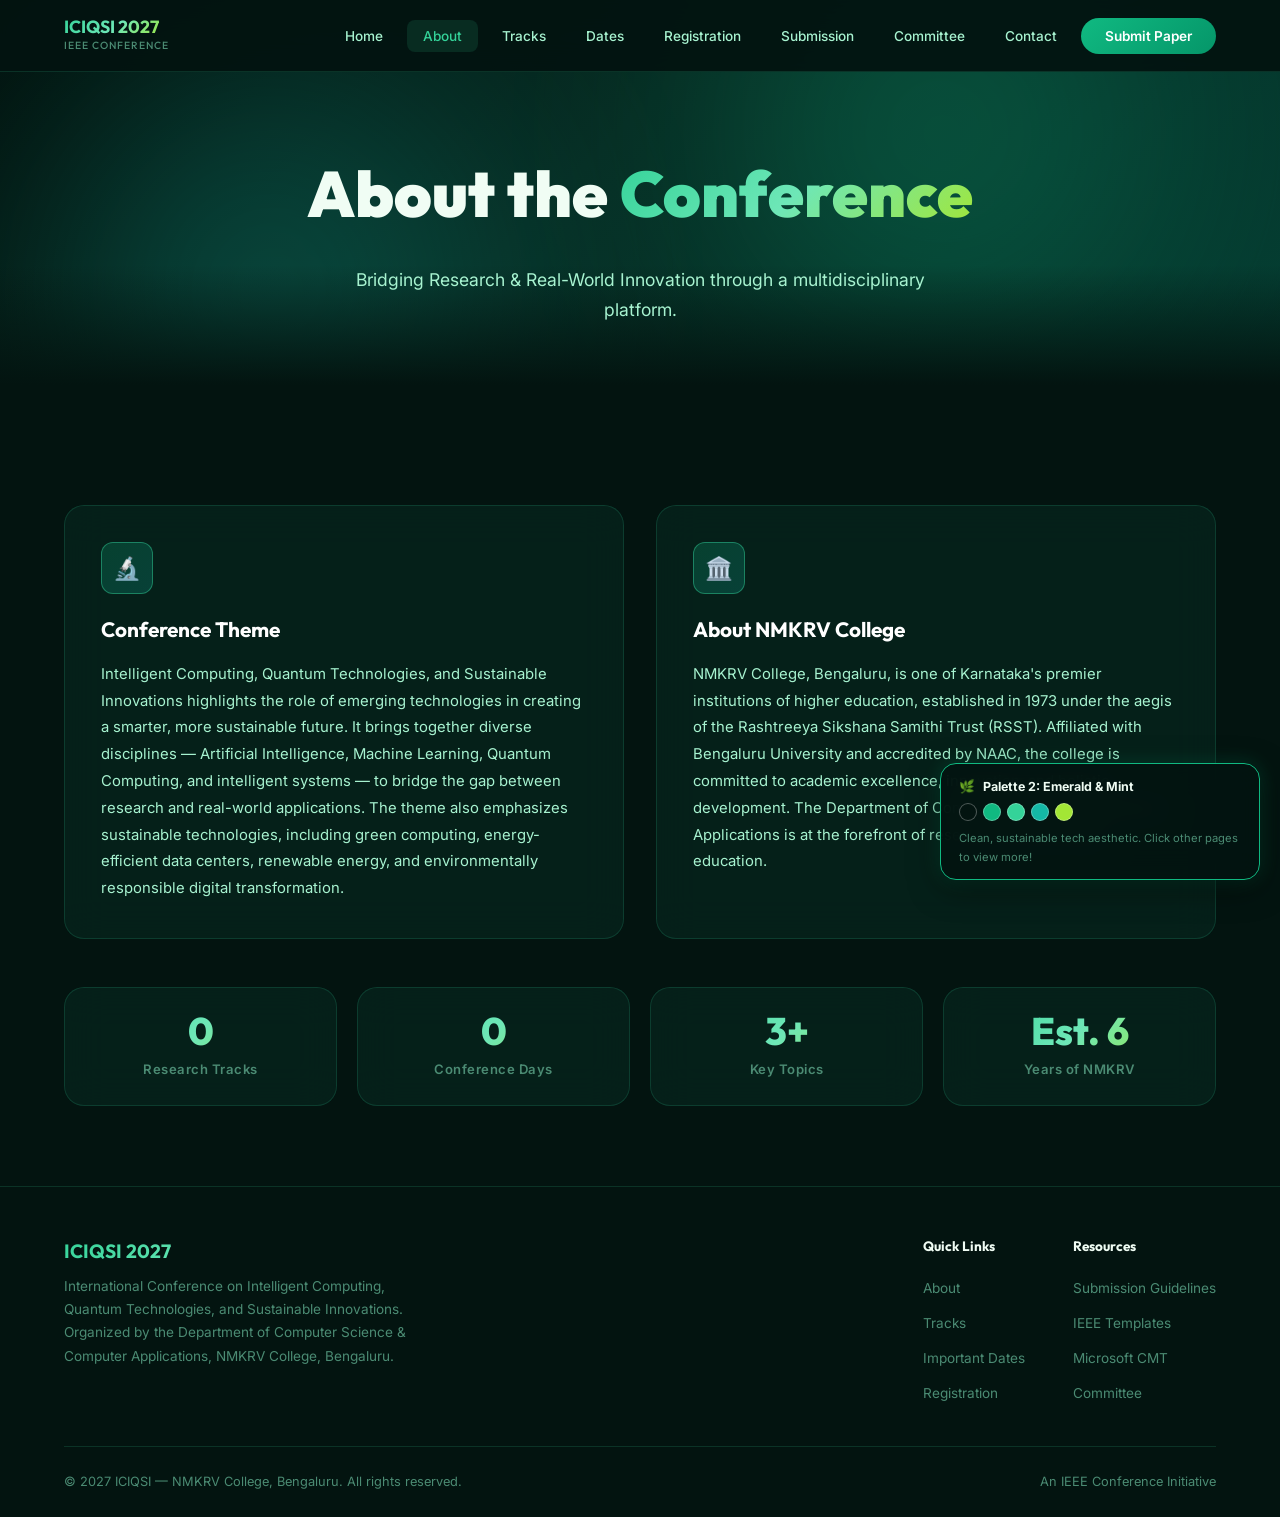
==== about.html @ ce90557e "Initial commit: ICIQSI 2027 multi-page conference website" ====
<!DOCTYPE html>
<html lang="en">
<head>
  <meta charset="UTF-8">
  <meta name="viewport" content="width=device-width, initial-scale=1.0">
  <title>About — ICIQSI 2027 | NMKRV College, Bengaluru</title>
  <meta name="description" content="Learn about ICIQSI 2027 — the IEEE International Conference on Intelligent Computing, Quantum Technologies, and Sustainable Innovations at NMKRV College, Bengaluru.">
  <link rel="icon" type="image/svg+xml" href="data:image/svg+xml,%3Csvg xmlns='http://www.w3.org/2000/svg' viewBox='0 0 32 32'%3E%3Ccircle cx='16' cy='16' r='14' fill='%23041512' stroke='%2310b981' stroke-width='2'/%3E%3Ctext x='16' y='21' text-anchor='middle' font-size='12' font-weight='bold' fill='%2334d399' font-family='sans-serif'%3EIC%3C/text%3E%3C/svg%3E">
  <link href="https://fonts.googleapis.com/css2?family=Inter:wght@300;400;500;600;700&family=Outfit:wght@400;500;600;700;800;900&display=swap" rel="stylesheet">
<style>
/* ============================================================
   PALETTE 2: "EMERALD & MINT QUANTUM" (Bio-Tech / Clean Green & Teal)
   ============================================================ */
:root {
  --bg-primary: #031410;
  --bg-secondary: #07221b;
  --bg-card: rgba(8, 38, 30, 0.7);
  --bg-glass: rgba(255, 255, 255, 0.04);
  --bg-glass-hover: rgba(52, 211, 153, 0.1);
  --accent-primary: #10b981;
  --accent-secondary: #34d399;
  --accent-tertiary: #059669;
  --accent-highlight: #6ee7b7;
  --accent-teal: #14b8a6;
  --accent-lime: #a3e635;
  --gradient-hero: linear-gradient(135deg, #02110d 0%, #062b22 45%, #043d32 100%);
  --gradient-accent: linear-gradient(135deg, #10b981, #059669);
  --gradient-accent-2: linear-gradient(135deg, #14b8a6, #a3e635);
  --gradient-text: linear-gradient(135deg, #34d399 0%, #6ee7b7 50%, #a3e635 100%);
  --gradient-glow: linear-gradient(135deg, rgba(16, 185, 129, 0.22), rgba(20, 184, 166, 0.22));
  --text-primary: #f0fdf4;
  --text-secondary: #a7f3d0;
  --text-muted: #4b8b73;
  --border-glass: rgba(52, 211, 153, 0.16);
  --border-glow: rgba(52, 211, 153, 0.45);
  --container-max: 1200px;
  --font-heading: 'Outfit', sans-serif;
  --font-body: 'Inter', sans-serif;
  --shadow-card: 0 8px 32px rgba(0, 0, 0, 0.4);
  --shadow-glow: 0 0 35px rgba(16, 185, 129, 0.25);
  --transition-fast: 0.2s ease;
  --transition-base: 0.3s ease;
  --radius-sm: 8px;
  --radius-md: 12px;
  --radius-lg: 20px;
}
*,*::before,*::after{box-sizing:border-box;margin:0;padding:0}
html{scroll-behavior:smooth;font-size:16px;overflow-x:hidden}
body{font-family:var(--font-body);background:var(--bg-primary);color:var(--text-primary);line-height:1.7;-webkit-font-smoothing:antialiased;overflow-x:hidden}
img{max-width:100%;display:block}
a{color:var(--accent-secondary);text-decoration:none;transition:color var(--transition-fast)}
a:hover{color:var(--accent-lime)}
::selection{background:var(--accent-tertiary);color:#fff}
.container{max-width:var(--container-max);margin:0 auto;padding:0 24px}

/* NAVBAR */
.navbar{position:fixed;top:0;left:0;width:100%;z-index:1000;padding:16px 0;transition:all var(--transition-base);background:rgba(3,20,16,0.94);backdrop-filter:blur(20px);-webkit-backdrop-filter:blur(20px);border-bottom:1px solid var(--border-glass)}
.navbar .container{display:flex;align-items:center;justify-content:space-between}
.nav-brand{display:flex;align-items:center;gap:12px;font-family:var(--font-heading);font-weight:700;font-size:1.3rem;color:var(--text-primary);text-decoration:none}
.nav-brand-text{display:flex;flex-direction:column}
.nav-brand-name{font-size:1.1rem;line-height:1.2;background:var(--gradient-text);-webkit-background-clip:text;-webkit-text-fill-color:transparent;background-clip:text}
.nav-brand-sub{font-size:0.65rem;font-weight:500;color:var(--text-muted);letter-spacing:1px;text-transform:uppercase}
.nav-links{display:flex;align-items:center;gap:8px;list-style:none}
.nav-links a{padding:8px 16px;font-size:0.85rem;font-weight:500;color:var(--text-secondary);border-radius:8px;transition:all var(--transition-fast);text-decoration:none}
.nav-links a:hover,.nav-links a.active{color:var(--accent-secondary);background:rgba(52,211,153,0.12)}
.nav-cta{padding:10px 24px !important;background:var(--gradient-accent) !important;color:#fff !important;border-radius:50px !important;font-weight:600 !important}
.nav-cta:hover{box-shadow:0 4px 20px rgba(16,185,129,0.45);transform:translateY(-1px)}
.nav-toggle{display:none;flex-direction:column;gap:5px;cursor:pointer;background:none;border:none;padding:8px}
.nav-toggle span{width:24px;height:2px;background:var(--text-primary);border-radius:2px;transition:all var(--transition-base)}

/* PAGE HEADER */
.page-header{padding:140px 0 60px;background:var(--gradient-hero);position:relative;overflow:hidden;text-align:center}
.page-header::after{content:'';position:absolute;bottom:0;left:0;right:0;height:120px;background:linear-gradient(to bottom,transparent,var(--bg-primary))}
.page-header-glow{position:absolute;width:420px;height:420px;border-radius:50%;filter:blur(120px);opacity:0.25;z-index:0}
.page-header-glow.g1{background:var(--accent-primary);top:-20%;right:10%}
.page-header-glow.g2{background:var(--accent-teal);bottom:-30%;left:5%}
.page-header h1{font-family:var(--font-heading);font-size:clamp(2.5rem,5vw,4rem);font-weight:900;position:relative;z-index:1;margin-bottom:16px}
.page-header h1 span{background:var(--gradient-text);-webkit-background-clip:text;-webkit-text-fill-color:transparent;background-clip:text}
.page-header p{font-size:1.1rem;color:var(--text-secondary);max-width:600px;margin:0 auto;position:relative;z-index:1}

/* SECTION */
.section{padding:80px 0;position:relative}
.glass-card{background:var(--bg-card);backdrop-filter:blur(20px);-webkit-backdrop-filter:blur(20px);border:1px solid var(--border-glass);border-radius:var(--radius-lg);padding:32px;transition:transform var(--transition-base),border-color var(--transition-base),box-shadow var(--transition-base)}
.glass-card:hover{transform:translateY(-4px);border-color:var(--border-glow);box-shadow:var(--shadow-glow)}

/* REVEAL */
.reveal-children>*{opacity:0;transform:translateY(30px);transition:opacity 0.6s cubic-bezier(0.16,1,0.3,1),transform 0.6s cubic-bezier(0.16,1,0.3,1)}
.reveal-children.visible>*{opacity:1;transform:translateY(0)}
.reveal-children.visible>*:nth-child(1){transition-delay:0.05s}.reveal-children.visible>*:nth-child(2){transition-delay:0.1s}.reveal-children.visible>*:nth-child(3){transition-delay:0.15s}.reveal-children.visible>*:nth-child(4){transition-delay:0.2s}

/* ABOUT */
.about-grid{display:grid;grid-template-columns:1fr 1fr;gap:32px;margin-top:40px}
.about-card{padding:36px}
.about-card-icon{width:52px;height:52px;display:flex;align-items:center;justify-content:center;background:var(--gradient-glow);border:1px solid var(--border-glow);border-radius:var(--radius-md);font-size:1.4rem;margin-bottom:18px}
.about-card h3{font-family:var(--font-heading);font-size:1.3rem;font-weight:700;margin-bottom:14px;color:#fff}
.about-card p{color:var(--text-secondary);line-height:1.8;font-size:0.93rem}
.stats-bar{display:grid;grid-template-columns:repeat(4,1fr);gap:20px;margin-top:48px}
.stat-item{text-align:center;padding:24px 14px}
.stat-number{font-family:var(--font-heading);font-size:2.4rem;font-weight:800;background:var(--gradient-text);-webkit-background-clip:text;-webkit-text-fill-color:transparent;background-clip:text;line-height:1;margin-bottom:8px}
.stat-label{font-size:0.82rem;color:var(--text-muted);font-weight:600;letter-spacing:0.5px}

/* PALETTE BADGE */
.palette-indicator{position:fixed;bottom:20px;right:20px;z-index:1000;background:rgba(3,20,16,0.94);border:1px solid var(--accent-primary);border-radius:16px;padding:12px 18px;box-shadow:0 8px 30px rgba(0,0,0,0.5),0 0 20px rgba(16,185,129,0.25);backdrop-filter:blur(16px);max-width:320px;font-size:0.78rem}
.palette-badge-title{display:flex;align-items:center;gap:8px;font-weight:700;color:var(--text-primary);margin-bottom:6px}
.palette-swatches{display:flex;gap:6px;margin:6px 0 8px}
.palette-swatch{width:18px;height:18px;border-radius:50%;border:1px solid rgba(255,255,255,0.3)}
.palette-hint{color:var(--text-muted);font-size:0.7rem}

/* FOOTER */
.footer{background:var(--bg-primary);border-top:1px solid var(--border-glass);padding:48px 0 24px}
.footer-content{display:flex;justify-content:space-between;align-items:flex-start;gap:40px;flex-wrap:wrap;margin-bottom:32px}
.footer-brand{max-width:350px}
.footer-brand h3{font-family:var(--font-heading);font-weight:700;font-size:1.2rem;margin-bottom:8px;background:var(--gradient-text);-webkit-background-clip:text;-webkit-text-fill-color:transparent;background-clip:text}
.footer-brand p{font-size:0.85rem;color:var(--text-muted);line-height:1.7}
.footer-links{display:flex;gap:48px}
.footer-links-col h4{font-family:var(--font-heading);font-size:0.85rem;font-weight:700;color:var(--text-primary);margin-bottom:16px}
.footer-links-col ul{list-style:none}
.footer-links-col li{margin-bottom:8px}
.footer-links-col a{font-size:0.85rem;color:var(--text-muted);transition:color var(--transition-fast)}
.footer-links-col a:hover{color:var(--accent-secondary)}
.footer-bottom{display:flex;justify-content:space-between;align-items:center;padding-top:24px;border-top:1px solid var(--border-glass);flex-wrap:wrap;gap:12px}
.footer-bottom p{font-size:0.8rem;color:var(--text-muted)}

@media(max-width:1024px){.about-grid{grid-template-columns:1fr}.stats-bar{grid-template-columns:repeat(2,1fr)}}
@media(max-width:768px){
  .nav-links{position:fixed;top:0;right:-100%;width:80%;max-width:320px;height:100vh;background:rgba(3,20,16,0.98);backdrop-filter:blur(30px);flex-direction:column;align-items:flex-start;padding:80px 32px 32px;gap:4px;transition:right var(--transition-base);border-left:1px solid var(--border-glass)}
  .nav-links.open{right:0}
  .nav-links a{font-size:1rem;padding:12px 16px;width:100%}
  .nav-toggle{display:flex;z-index:1001}
  .nav-toggle.open span:nth-child(1){transform:translateY(7px) rotate(45deg)}
  .nav-toggle.open span:nth-child(2){opacity:0}
  .nav-toggle.open span:nth-child(3){transform:translateY(-7px) rotate(-45deg)}
  .stats-bar{grid-template-columns:1fr 1fr;gap:12px}
  .palette-indicator{display:none}
}
</style>
</head>
<body>

  <!-- NAVIGATION -->
  <nav class="navbar" id="navbar">
    <div class="container">
      <a href="index.html" class="nav-brand"><div class="nav-brand-text"><span class="nav-brand-name">ICIQSI 2027</span><span class="nav-brand-sub">IEEE Conference</span></div></a>
      <ul class="nav-links" id="nav-links">
        <li><a href="index.html">Home</a></li>
        <li><a href="about.html" class="active">About</a></li>
        <li><a href="tracks.html">Tracks</a></li>
        <li><a href="dates.html">Dates</a></li>
        <li><a href="registration.html">Registration</a></li>
        <li><a href="submission.html">Submission</a></li>
        <li><a href="committee.html">Committee</a></li>
        <li><a href="contact.html">Contact</a></li>
        <li><a href="submission.html" class="nav-cta">Submit Paper</a></li>
      </ul>
      <button class="nav-toggle" id="nav-toggle" aria-label="Toggle navigation"><span></span><span></span><span></span></button>
    </div>
  </nav>

  <!-- PALETTE BADGE -->
  <aside class="palette-indicator" aria-label="Current Color Palette">
    <div class="palette-badge-title">🌿 <span>Palette 2: Emerald &amp; Mint</span></div>
    <div class="palette-swatches">
      <span class="palette-swatch" style="background:#031410" title="Dark Obsidian Green"></span>
      <span class="palette-swatch" style="background:#10b981" title="Emerald Green"></span>
      <span class="palette-swatch" style="background:#34d399" title="Mint Glow"></span>
      <span class="palette-swatch" style="background:#14b8a6" title="Teal Accent"></span>
      <span class="palette-swatch" style="background:#a3e635" title="Electric Lime"></span>
    </div>
    <div class="palette-hint">Clean, sustainable tech aesthetic. Click other pages to view more!</div>
  </aside>

  <!-- PAGE HEADER -->
  <header class="page-header">
    <div class="page-header-glow g1"></div>
    <div class="page-header-glow g2"></div>
    <div class="container">
      <h1>About the <span>Conference</span></h1>
      <p>Bridging Research &amp; Real-World Innovation through a multidisciplinary platform.</p>
    </div>
  </header>

  <!-- ABOUT CONTENT -->
  <section class="section" id="about">
    <div class="container">
      <div class="about-grid reveal-children">
        <div class="glass-card about-card">
          <div class="about-card-icon">🔬</div>
          <h3>Conference Theme</h3>
          <p>Intelligent Computing, Quantum Technologies, and Sustainable Innovations highlights the role of emerging technologies in creating a smarter, more sustainable future. It brings together diverse disciplines — Artificial Intelligence, Machine Learning, Quantum Computing, and intelligent systems — to bridge the gap between research and real-world applications. The theme also emphasizes sustainable technologies, including green computing, energy-efficient data centers, renewable energy, and environmentally responsible digital transformation.</p>
        </div>
        <div class="glass-card about-card">
          <div class="about-card-icon">🏛️</div>
          <h3>About NMKRV College</h3>
          <p>NMKRV College, Bengaluru, is one of Karnataka's premier institutions of higher education, established in 1973 under the aegis of the Rashtreeya Sikshana Samithi Trust (RSST). Affiliated with Bengaluru University and accredited by NAAC, the college is committed to academic excellence, innovation, and holistic development. The Department of Computer Science and Computer Applications is at the forefront of research and technology education.</p>
        </div>
      </div>

      <div class="stats-bar reveal-children">
        <div class="glass-card stat-item">
          <div class="stat-number" data-target="3" data-suffix="">0</div>
          <div class="stat-label">Research Tracks</div>
        </div>
        <div class="glass-card stat-item">
          <div class="stat-number" data-target="2" data-suffix="">0</div>
          <div class="stat-label">Conference Days</div>
        </div>
        <div class="glass-card stat-item">
          <div class="stat-number" data-target="30" data-suffix="+">0</div>
          <div class="stat-label">Key Topics</div>
        </div>
        <div class="glass-card stat-item">
          <div class="stat-number" data-target="50" data-suffix="" data-prefix="Est. ">0</div>
          <div class="stat-label">Years of NMKRV</div>
        </div>
      </div>
    </div>
  </section>

  <!-- FOOTER -->
  <footer class="footer">
    <div class="container">
      <div class="footer-content">
        <div class="footer-brand"><h3>ICIQSI 2027</h3><p>International Conference on Intelligent Computing, Quantum Technologies, and Sustainable Innovations. Organized by the Department of Computer Science &amp; Computer Applications, NMKRV College, Bengaluru.</p></div>
        <div class="footer-links">
          <div class="footer-links-col"><h4>Quick Links</h4><ul><li><a href="about.html">About</a></li><li><a href="tracks.html">Tracks</a></li><li><a href="dates.html">Important Dates</a></li><li><a href="registration.html">Registration</a></li></ul></div>
          <div class="footer-links-col"><h4>Resources</h4><ul><li><a href="submission.html">Submission Guidelines</a></li><li><a href="https://www.ieee.org/conferences/publishing/templates" target="_blank">IEEE Templates</a></li><li><a href="https://cmt3.research.microsoft.com" target="_blank">Microsoft CMT</a></li><li><a href="committee.html">Committee</a></li></ul></div>
        </div>
      </div>
      <div class="footer-bottom"><p>&copy; 2027 ICIQSI — NMKRV College, Bengaluru. All rights reserved.</p><p>An IEEE Conference Initiative</p></div>
    </div>
  </footer>

<script>
(function(){const t=document.getElementById('nav-toggle'),n=document.getElementById('nav-links');if(t){t.addEventListener('click',()=>{t.classList.toggle('open');n.classList.toggle('open')});n.querySelectorAll('a').forEach(a=>a.addEventListener('click',()=>{t.classList.remove('open');n.classList.remove('open')}))}})();
(function(){const r=document.querySelectorAll('.reveal,.reveal-children');if(!r.length)return;const o=new IntersectionObserver(e=>{e.forEach(en=>{if(en.isIntersecting)en.target.classList.add('visible')})},{threshold:0.1,rootMargin:'0px 0px -60px 0px'});r.forEach(el=>o.observe(el))})();
(function(){const c=document.querySelectorAll('.stat-number');if(!c.length)return;const o=new IntersectionObserver(e=>{e.forEach(en=>{if(en.isIntersecting&&!en.target.dataset.counted){en.target.dataset.counted='true';const t=parseInt(en.target.dataset.target)||0,s=en.target.dataset.suffix||'',p=en.target.dataset.prefix||'',step=t/(2000/16);let cur=0;(function u(){cur+=step;if(cur>=t){en.target.textContent=p+t+s}else{en.target.textContent=p+Math.floor(cur)+s;requestAnimationFrame(u)}})()}})},{threshold:0.5});c.forEach(el=>o.observe(el))})();
</script>
</body>
</html>
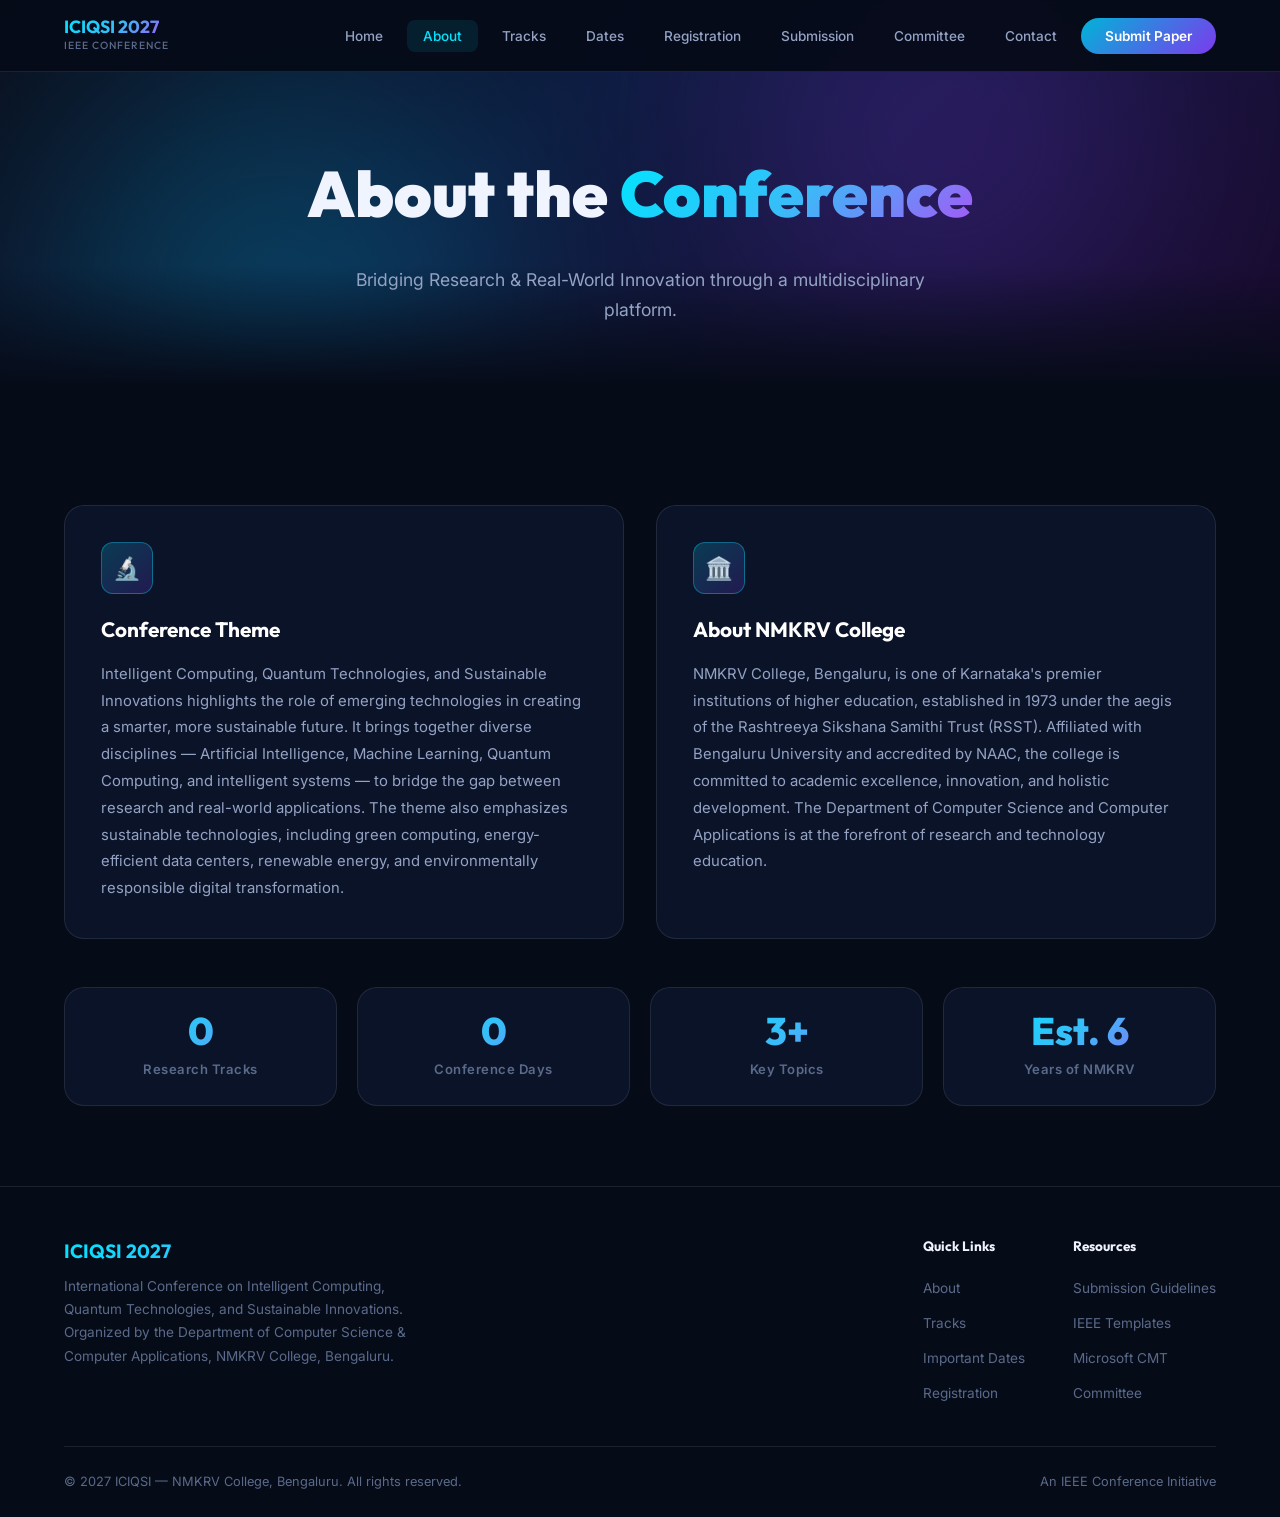
==== commit cd408e3a: "Apply unified Cyber Neon color palette across all conference pages" ====
--- a/about.html
+++ b/about.html
@@ -5,39 +5,39 @@
   <meta name="viewport" content="width=device-width, initial-scale=1.0">
   <title>About — ICIQSI 2027 | NMKRV College, Bengaluru</title>
   <meta name="description" content="Learn about ICIQSI 2027 — the IEEE International Conference on Intelligent Computing, Quantum Technologies, and Sustainable Innovations at NMKRV College, Bengaluru.">
-  <link rel="icon" type="image/svg+xml" href="data:image/svg+xml,%3Csvg xmlns='http://www.w3.org/2000/svg' viewBox='0 0 32 32'%3E%3Ccircle cx='16' cy='16' r='14' fill='%23041512' stroke='%2310b981' stroke-width='2'/%3E%3Ctext x='16' y='21' text-anchor='middle' font-size='12' font-weight='bold' fill='%2334d399' font-family='sans-serif'%3EIC%3C/text%3E%3C/svg%3E">
+  <link rel="icon" type="image/svg+xml" href="data:image/svg+xml,%3Csvg xmlns='http://www.w3.org/2000/svg' viewBox='0 0 32 32'%3E%3Ccircle cx='16' cy='16' r='14' fill='%230a192f' stroke='%2300b4d8' stroke-width='2'/%3E%3Ctext x='16' y='21' text-anchor='middle' font-size='12' font-weight='bold' fill='%2300e5ff' font-family='sans-serif'%3EIC%3C/text%3E%3C/svg%3E">
   <link href="https://fonts.googleapis.com/css2?family=Inter:wght@300;400;500;600;700&family=Outfit:wght@400;500;600;700;800;900&display=swap" rel="stylesheet">
 <style>
 /* ============================================================
-   PALETTE 2: "EMERALD & MINT QUANTUM" (Bio-Tech / Clean Green & Teal)
+   ICIQSI 2027 — Cyber Neon & Ocean Breeze (Unified Design System)
    ============================================================ */
 :root {
-  --bg-primary: #031410;
-  --bg-secondary: #07221b;
-  --bg-card: rgba(8, 38, 30, 0.7);
+  --bg-primary: #060b18;
+  --bg-secondary: #0a1628;
+  --bg-card: rgba(15, 25, 50, 0.68);
   --bg-glass: rgba(255, 255, 255, 0.04);
-  --bg-glass-hover: rgba(52, 211, 153, 0.1);
-  --accent-primary: #10b981;
-  --accent-secondary: #34d399;
-  --accent-tertiary: #059669;
-  --accent-highlight: #6ee7b7;
-  --accent-teal: #14b8a6;
-  --accent-lime: #a3e635;
-  --gradient-hero: linear-gradient(135deg, #02110d 0%, #062b22 45%, #043d32 100%);
-  --gradient-accent: linear-gradient(135deg, #10b981, #059669);
-  --gradient-accent-2: linear-gradient(135deg, #14b8a6, #a3e635);
-  --gradient-text: linear-gradient(135deg, #34d399 0%, #6ee7b7 50%, #a3e635 100%);
-  --gradient-glow: linear-gradient(135deg, rgba(16, 185, 129, 0.22), rgba(20, 184, 166, 0.22));
-  --text-primary: #f0fdf4;
-  --text-secondary: #a7f3d0;
-  --text-muted: #4b8b73;
-  --border-glass: rgba(52, 211, 153, 0.16);
-  --border-glow: rgba(52, 211, 153, 0.45);
+  --bg-glass-hover: rgba(255, 255, 255, 0.08);
+  --accent-primary: #00e5ff;
+  --accent-secondary: #00b4d8;
+  --accent-tertiary: #7c3aed;
+  --accent-highlight: #a855f7;
+  --accent-pink: #ec4899;
+  --accent-green: #10b981;
+  --gradient-hero: linear-gradient(135deg, #0a0f1c 0%, #0d1b3e 40%, #1a0a2e 100%);
+  --gradient-accent: linear-gradient(135deg, #00b4d8, #7c3aed);
+  --gradient-accent-2: linear-gradient(135deg, #7c3aed, #ec4899);
+  --gradient-text: linear-gradient(135deg, #00e5ff 0%, #38bdf8 50%, #a855f7 100%);
+  --gradient-glow: linear-gradient(135deg, rgba(0, 229, 255, 0.2), rgba(124, 58, 237, 0.2));
+  --text-primary: #f0f4ff;
+  --text-secondary: #94a3c4;
+  --text-muted: #5a6a8a;
+  --border-glass: rgba(255, 255, 255, 0.09);
+  --border-glow: rgba(0, 229, 255, 0.35);
   --container-max: 1200px;
   --font-heading: 'Outfit', sans-serif;
   --font-body: 'Inter', sans-serif;
-  --shadow-card: 0 8px 32px rgba(0, 0, 0, 0.4);
-  --shadow-glow: 0 0 35px rgba(16, 185, 129, 0.25);
+  --shadow-card: 0 8px 32px rgba(0, 0, 0, 0.35);
+  --shadow-glow: 0 0 35px rgba(0, 229, 255, 0.22);
   --transition-fast: 0.2s ease;
   --transition-base: 0.3s ease;
   --radius-sm: 8px;
@@ -48,13 +48,13 @@
 html{scroll-behavior:smooth;font-size:16px;overflow-x:hidden}
 body{font-family:var(--font-body);background:var(--bg-primary);color:var(--text-primary);line-height:1.7;-webkit-font-smoothing:antialiased;overflow-x:hidden}
 img{max-width:100%;display:block}
-a{color:var(--accent-secondary);text-decoration:none;transition:color var(--transition-fast)}
-a:hover{color:var(--accent-lime)}
+a{color:var(--accent-primary);text-decoration:none;transition:color var(--transition-fast)}
+a:hover{color:var(--accent-highlight)}
 ::selection{background:var(--accent-tertiary);color:#fff}
 .container{max-width:var(--container-max);margin:0 auto;padding:0 24px}
 
 /* NAVBAR */
-.navbar{position:fixed;top:0;left:0;width:100%;z-index:1000;padding:16px 0;transition:all var(--transition-base);background:rgba(3,20,16,0.94);backdrop-filter:blur(20px);-webkit-backdrop-filter:blur(20px);border-bottom:1px solid var(--border-glass)}
+.navbar{position:fixed;top:0;left:0;width:100%;z-index:1000;padding:16px 0;transition:all var(--transition-base);background:rgba(6,11,24,0.94);backdrop-filter:blur(20px);-webkit-backdrop-filter:blur(20px);border-bottom:1px solid var(--border-glass)}
 .navbar .container{display:flex;align-items:center;justify-content:space-between}
 .nav-brand{display:flex;align-items:center;gap:12px;font-family:var(--font-heading);font-weight:700;font-size:1.3rem;color:var(--text-primary);text-decoration:none}
 .nav-brand-text{display:flex;flex-direction:column}
@@ -62,9 +62,9 @@
 .nav-brand-sub{font-size:0.65rem;font-weight:500;color:var(--text-muted);letter-spacing:1px;text-transform:uppercase}
 .nav-links{display:flex;align-items:center;gap:8px;list-style:none}
 .nav-links a{padding:8px 16px;font-size:0.85rem;font-weight:500;color:var(--text-secondary);border-radius:8px;transition:all var(--transition-fast);text-decoration:none}
-.nav-links a:hover,.nav-links a.active{color:var(--accent-secondary);background:rgba(52,211,153,0.12)}
+.nav-links a:hover,.nav-links a.active{color:var(--accent-primary);background:rgba(0,229,255,0.09)}
 .nav-cta{padding:10px 24px !important;background:var(--gradient-accent) !important;color:#fff !important;border-radius:50px !important;font-weight:600 !important}
-.nav-cta:hover{box-shadow:0 4px 20px rgba(16,185,129,0.45);transform:translateY(-1px)}
+.nav-cta:hover{box-shadow:0 4px 20px rgba(0,229,255,0.4);transform:translateY(-1px)}
 .nav-toggle{display:none;flex-direction:column;gap:5px;cursor:pointer;background:none;border:none;padding:8px}
 .nav-toggle span{width:24px;height:2px;background:var(--text-primary);border-radius:2px;transition:all var(--transition-base)}
 
@@ -72,8 +72,8 @@
 .page-header{padding:140px 0 60px;background:var(--gradient-hero);position:relative;overflow:hidden;text-align:center}
 .page-header::after{content:'';position:absolute;bottom:0;left:0;right:0;height:120px;background:linear-gradient(to bottom,transparent,var(--bg-primary))}
 .page-header-glow{position:absolute;width:420px;height:420px;border-radius:50%;filter:blur(120px);opacity:0.25;z-index:0}
-.page-header-glow.g1{background:var(--accent-primary);top:-20%;right:10%}
-.page-header-glow.g2{background:var(--accent-teal);bottom:-30%;left:5%}
+.page-header-glow.g1{background:var(--accent-tertiary);top:-20%;right:10%}
+.page-header-glow.g2{background:var(--accent-secondary);bottom:-30%;left:5%}
 .page-header h1{font-family:var(--font-heading);font-size:clamp(2.5rem,5vw,4rem);font-weight:900;position:relative;z-index:1;margin-bottom:16px}
 .page-header h1 span{background:var(--gradient-text);-webkit-background-clip:text;-webkit-text-fill-color:transparent;background-clip:text}
 .page-header p{font-size:1.1rem;color:var(--text-secondary);max-width:600px;margin:0 auto;position:relative;z-index:1}
@@ -98,13 +98,6 @@
 .stat-item{text-align:center;padding:24px 14px}
 .stat-number{font-family:var(--font-heading);font-size:2.4rem;font-weight:800;background:var(--gradient-text);-webkit-background-clip:text;-webkit-text-fill-color:transparent;background-clip:text;line-height:1;margin-bottom:8px}
 .stat-label{font-size:0.82rem;color:var(--text-muted);font-weight:600;letter-spacing:0.5px}
-
-/* PALETTE BADGE */
-.palette-indicator{position:fixed;bottom:20px;right:20px;z-index:1000;background:rgba(3,20,16,0.94);border:1px solid var(--accent-primary);border-radius:16px;padding:12px 18px;box-shadow:0 8px 30px rgba(0,0,0,0.5),0 0 20px rgba(16,185,129,0.25);backdrop-filter:blur(16px);max-width:320px;font-size:0.78rem}
-.palette-badge-title{display:flex;align-items:center;gap:8px;font-weight:700;color:var(--text-primary);margin-bottom:6px}
-.palette-swatches{display:flex;gap:6px;margin:6px 0 8px}
-.palette-swatch{width:18px;height:18px;border-radius:50%;border:1px solid rgba(255,255,255,0.3)}
-.palette-hint{color:var(--text-muted);font-size:0.7rem}
 
 /* FOOTER */
 .footer{background:var(--bg-primary);border-top:1px solid var(--border-glass);padding:48px 0 24px}
@@ -117,13 +110,13 @@
 .footer-links-col ul{list-style:none}
 .footer-links-col li{margin-bottom:8px}
 .footer-links-col a{font-size:0.85rem;color:var(--text-muted);transition:color var(--transition-fast)}
-.footer-links-col a:hover{color:var(--accent-secondary)}
+.footer-links-col a:hover{color:var(--accent-primary)}
 .footer-bottom{display:flex;justify-content:space-between;align-items:center;padding-top:24px;border-top:1px solid var(--border-glass);flex-wrap:wrap;gap:12px}
 .footer-bottom p{font-size:0.8rem;color:var(--text-muted)}
 
 @media(max-width:1024px){.about-grid{grid-template-columns:1fr}.stats-bar{grid-template-columns:repeat(2,1fr)}}
 @media(max-width:768px){
-  .nav-links{position:fixed;top:0;right:-100%;width:80%;max-width:320px;height:100vh;background:rgba(3,20,16,0.98);backdrop-filter:blur(30px);flex-direction:column;align-items:flex-start;padding:80px 32px 32px;gap:4px;transition:right var(--transition-base);border-left:1px solid var(--border-glass)}
+  .nav-links{position:fixed;top:0;right:-100%;width:80%;max-width:320px;height:100vh;background:rgba(6,11,24,0.98);backdrop-filter:blur(30px);flex-direction:column;align-items:flex-start;padding:80px 32px 32px;gap:4px;transition:right var(--transition-base);border-left:1px solid var(--border-glass)}
   .nav-links.open{right:0}
   .nav-links a{font-size:1rem;padding:12px 16px;width:100%}
   .nav-toggle{display:flex;z-index:1001}
@@ -131,7 +124,6 @@
   .nav-toggle.open span:nth-child(2){opacity:0}
   .nav-toggle.open span:nth-child(3){transform:translateY(-7px) rotate(-45deg)}
   .stats-bar{grid-template-columns:1fr 1fr;gap:12px}
-  .palette-indicator{display:none}
 }
 </style>
 </head>
@@ -156,19 +148,6 @@
     </div>
   </nav>
 
-  <!-- PALETTE BADGE -->
-  <aside class="palette-indicator" aria-label="Current Color Palette">
-    <div class="palette-badge-title">🌿 <span>Palette 2: Emerald &amp; Mint</span></div>
-    <div class="palette-swatches">
-      <span class="palette-swatch" style="background:#031410" title="Dark Obsidian Green"></span>
-      <span class="palette-swatch" style="background:#10b981" title="Emerald Green"></span>
-      <span class="palette-swatch" style="background:#34d399" title="Mint Glow"></span>
-      <span class="palette-swatch" style="background:#14b8a6" title="Teal Accent"></span>
-      <span class="palette-swatch" style="background:#a3e635" title="Electric Lime"></span>
-    </div>
-    <div class="palette-hint">Clean, sustainable tech aesthetic. Click other pages to view more!</div>
-  </aside>
-
   <!-- PAGE HEADER -->
   <header class="page-header">
     <div class="page-header-glow g1"></div>
